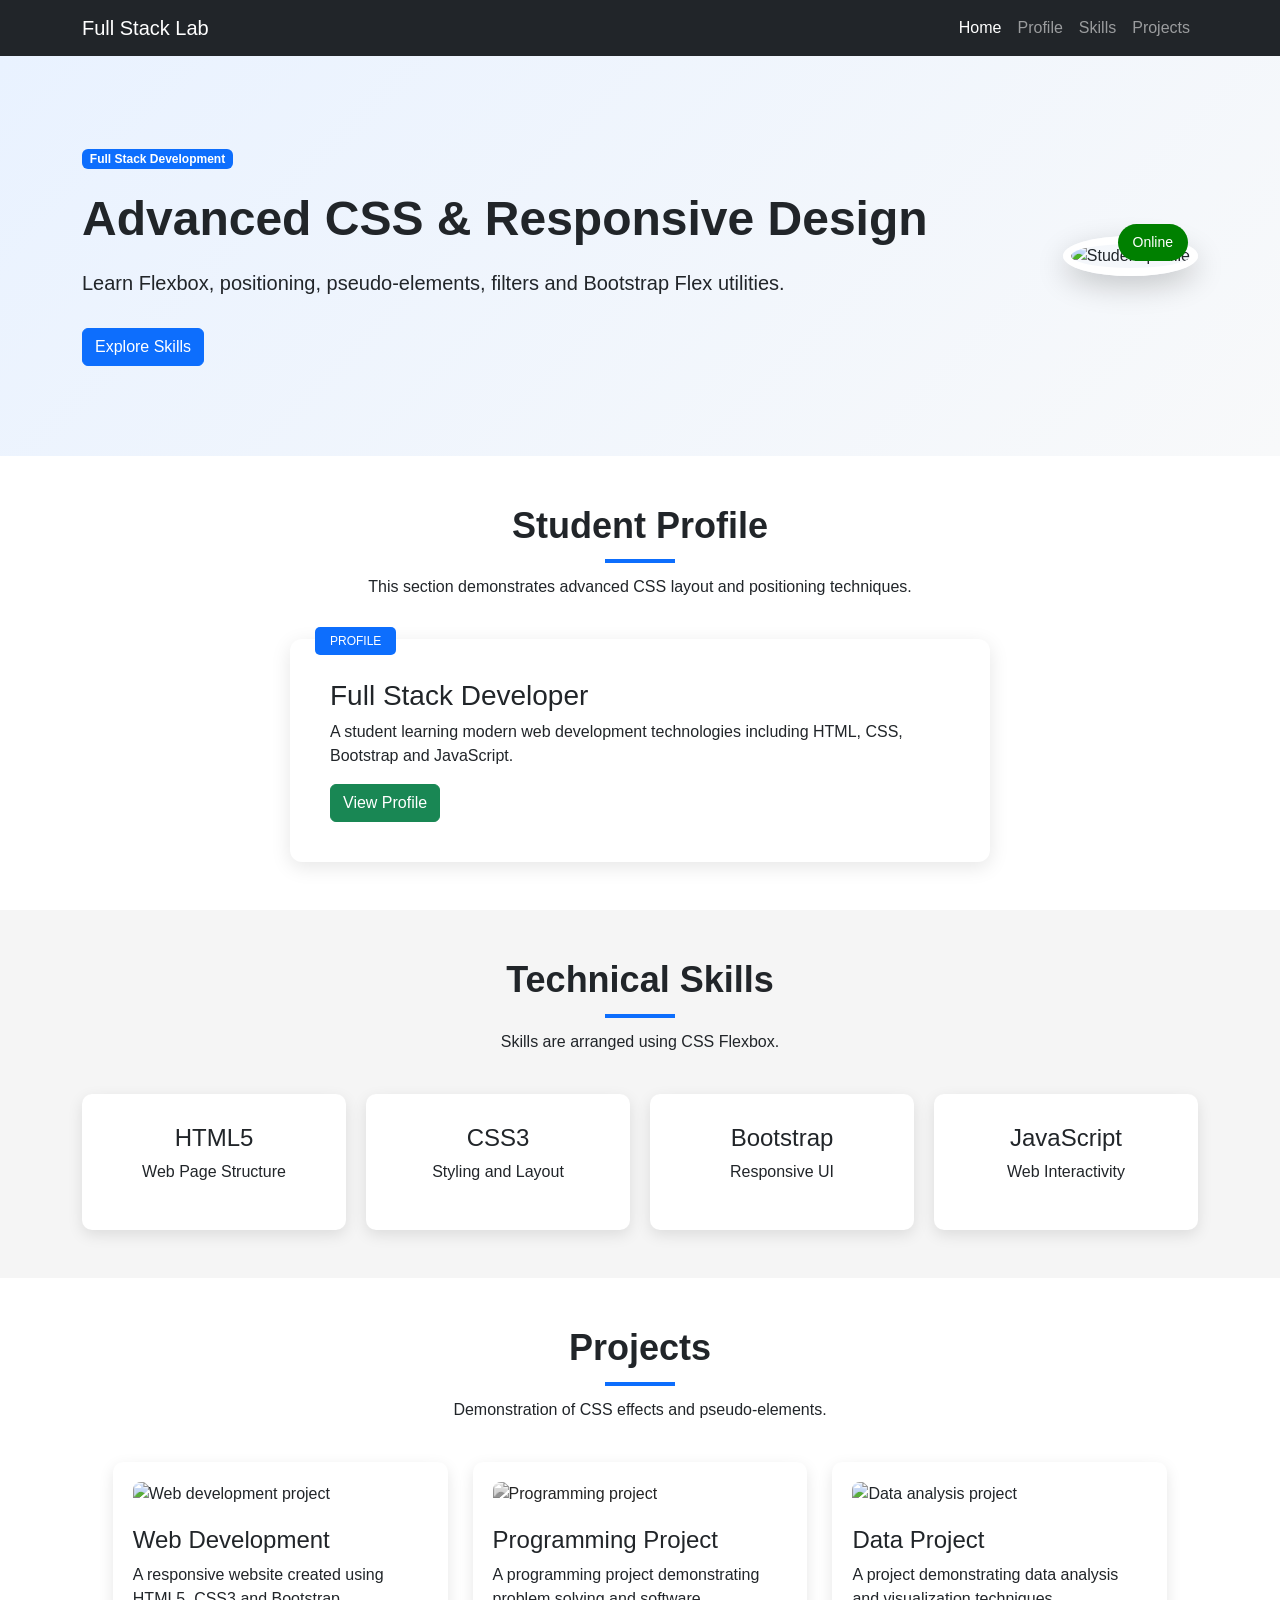
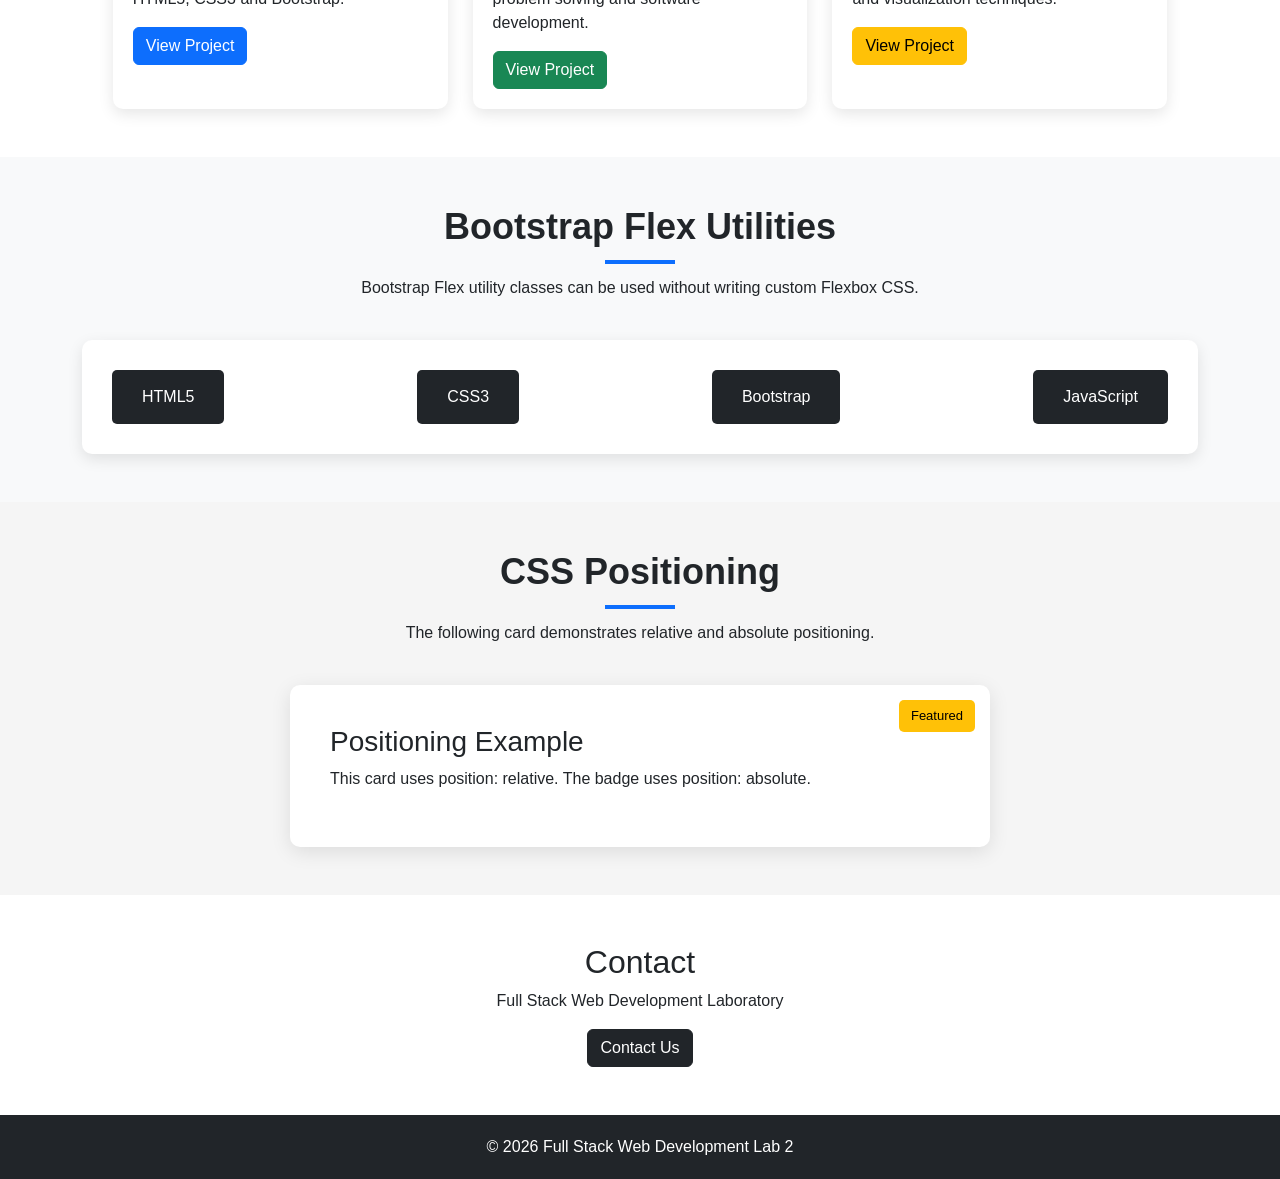
==== index.html @ 5a4a5759 "Complete Lab 2 Advanced CSS and Bootstrap Flex" ====
<!DOCTYPE html>
<html lang="en">
<head>
  <meta charset="UTF-8">
  <meta name="viewport" content="width=device-width, initial-scale=1.0">
  <title>Advanced CSS - Full Stack Lab 2</title>
  <!-- Bootstrap CSS -->
  <link href="https://cdn.jsdelivr.net/npm/bootstrap@5.3.3/dist/css/bootstrap.min.css" rel="stylesheet">
  <!-- Custom CSS -->
  <link rel="stylesheet" href="style.css">
</head>
<body>

  <!-- ================= NAVIGATION BAR ================= -->
  <nav class="navbar navbar-expand-lg navbar-dark bg-dark sticky-top">
    <div class="container">
      <a class="navbar-brand" href="#">Full Stack Lab</a>
      <button class="navbar-toggler" type="button" data-bs-toggle="collapse" data-bs-target="#navbarMenu">
        <span class="navbar-toggler-icon"></span>
      </button>
      <div class="collapse navbar-collapse" id="navbarMenu">
        <ul class="navbar-nav ms-auto">
          <li class="nav-item">
            <a class="nav-link active" href="#">Home</a>
          </li>
          <li class="nav-item">
            <a class="nav-link" href="#profile">Profile</a>
          </li>
          <li class="nav-item">
            <a class="nav-link" href="#skills">Skills</a>
          </li>
          <li class="nav-item">
            <a class="nav-link" href="#projects">Projects</a>
          </li>
        </ul>
      </div>
    </div>
  </nav>

  <!-- ================= HERO SECTION ================= -->
  <section class="hero-section">
    <div class="container">
      <div class="hero-content">
        <div>
          <span class="badge bg-primary">Full Stack Development</span>
          <h1>Advanced CSS &amp; Responsive Design</h1>
          <p>
            Learn Flexbox, positioning, pseudo-elements,
            filters and Bootstrap Flex utilities.
          </p>
          <a href="#skills" class="btn btn-primary">Explore Skills</a>
        </div>
        <div class="profile-image-container">
          <img src="https://images.unsplash.com/photo-1494790108377-be9c29b29330?auto=format&fit=crop&w=500&q=80" alt="Student profile" class="profile-image">
          <span class="online-badge">Online</span>
        </div>
      </div>
    </div>
  </section>

  <!-- ================= PROFILE SECTION ================= -->
  <section id="profile" class="py-5">
    <div class="container">
      <div class="section-heading">
        <h2>Student Profile</h2>
        <p>This section demonstrates advanced CSS layout and positioning techniques.</p>
      </div>
      <div class="profile-card">
        <h3>Full Stack Developer</h3>
        <p>
          A student learning modern web development
          technologies including HTML, CSS, Bootstrap
          and JavaScript.
        </p>
        <button class="btn btn-success">View Profile</button>
      </div>
    </div>
  </section>

  <!-- ================= SKILLS SECTION ================= -->
  <section id="skills" class="skills-section py-5">
    <div class="container">
      <div class="section-heading">
        <h2>Technical Skills</h2>
        <p>Skills are arranged using CSS Flexbox.</p>
      </div>
      <!-- CSS Flexbox -->
      <div class="skills-container">
        <div class="skill-box">
          <h4>HTML5</h4>
          <p>Web Page Structure</p>
        </div>
        <div class="skill-box">
          <h4>CSS3</h4>
          <p>Styling and Layout</p>
        </div>
        <div class="skill-box">
          <h4>Bootstrap</h4>
          <p>Responsive UI</p>
        </div>
        <div class="skill-box">
          <h4>JavaScript</h4>
          <p>Web Interactivity</p>
        </div>
      </div>
    </div>
  </section>

  <!-- ================= PROJECTS SECTION ================= -->
  <section id="projects" class="py-5">
    <div class="container">
      <div class="section-heading">
        <h2>Projects</h2>
        <p>Demonstration of CSS effects and pseudo-elements.</p>
      </div>
      <div class="project-container">
        <!-- Project 1 -->
        <div class="project-card">
          <div class="project-image">
            <img src="https://images.unsplash.com/photo-1498050108023-c5249f4df085?auto=format&fit=crop&w=600&q=80" alt="Web development project">
          </div>
          <h4>Web Development</h4>
          <p>
            A responsive website created using HTML5,
            CSS3 and Bootstrap.
          </p>
          <button class="btn btn-primary">View Project</button>
        </div>
        <!-- Project 2 -->
        <div class="project-card">
          <div class="project-image grayscale">
            <img src="https://images.unsplash.com/photo-1555949963-aa79dcee981c?auto=format&fit=crop&w=600&q=80" alt="Programming project">
          </div>
          <h4>Programming Project</h4>
          <p>
            A programming project demonstrating
            problem solving and software development.
          </p>
          <button class="btn btn-success">View Project</button>
        </div>
        <!-- Project 3 -->
        <div class="project-card">
          <div class="project-image">
            <img src="https://images.unsplash.com/photo-1551288049-bebda4e38f71?auto=format&fit=crop&w=600&q=80" alt="Data analysis project">
          </div>
          <h4>Data Project</h4>
          <p>
            A project demonstrating data analysis
            and visualization techniques.
          </p>
          <button class="btn btn-warning">View Project</button>
        </div>
      </div>
    </div>
  </section>

  <!-- ================= BOOTSTRAP FLEX SECTION ================= -->
  <section class="bootstrap-flex-section py-5">
    <div class="container">
      <div class="section-heading">
        <h2>Bootstrap Flex Utilities</h2>
        <p>
          Bootstrap Flex utility classes can be used
          without writing custom Flexbox CSS.
        </p>
      </div>
      <div class="d-flex justify-content-between align-items-center flex-wrap gap-3 bootstrap-demo">
        <div class="flex-item">HTML5</div>
        <div class="flex-item">CSS3</div>
        <div class="flex-item">Bootstrap</div>
        <div class="flex-item">JavaScript</div>
      </div>
    </div>
  </section>

  <!-- ================= POSITIONING DEMONSTRATION ================= -->
  <section class="position-section py-5">
    <div class="container">
      <div class="section-heading">
        <h2>CSS Positioning</h2>
        <p>The following card demonstrates relative and absolute positioning.</p>
      </div>
      <div class="position-card">
        <h3>Positioning Example</h3>
        <p>
          This card uses position: relative.
          The badge uses position: absolute.
        </p>
        <span class="featured-badge">Featured</span>
      </div>
    </div>
  </section>

  <!-- ================= CONTACT ================= -->
  <section class="contact-section py-5">
    <div class="container text-center">
      <h2>Contact</h2>
      <p>Full Stack Web Development Laboratory</p>
      <button class="btn btn-dark">Contact Us</button>
    </div>
  </section>

  <!-- ================= FOOTER ================= -->
  <footer class="footer">
    <div class="container text-center">
      <p>&copy; 2026 Full Stack Web Development Lab 2</p>
    </div>
  </footer>

  <!-- Bootstrap JavaScript -->
  <script src="https://cdn.jsdelivr.net/npm/bootstrap@5.3.3/dist/js/bootstrap.bundle.min.js"></script>
</body>
</html>
---- style.css ----
/* =========================================
GENERAL STYLING
========================================= */
body {
  font-family: Arial, sans-serif;
  margin: 0;
  padding: 0;
  color: #212529;
}

/* =========================================
HERO SECTION
========================================= */
.hero-section {
  background: linear-gradient(
    135deg,
    #e9f2ff,
    #f8f9fa
  );
  padding: 90px 20px;
}

/* CSS FLEXBOX */
.hero-content {
  display: flex;
  justify-content: space-between;
  align-items: center;
  gap: 50px;
}

/* =========================================
HERO TEXT
========================================= */
.hero-content h1 {
  font-size: 48px;
  font-weight: bold;
  margin-top: 20px;
  margin-bottom: 20px;
}

.hero-content p {
  font-size: 20px;
  margin-bottom: 30px;
}

/* =========================================
PROFILE IMAGE
========================================= */
.profile-image-container {
  position: relative;
}

/* CSS FILTER */
.profile-image {
  width: 280px;
  height: 280px;
  object-fit: cover;
  border-radius: 50%;
  border: 8px solid white;
  box-shadow: 0 10px 30px rgba(0, 0, 0, 0.2);
  filter: saturate(1.2);
}

/* =========================================
ABSOLUTE POSITIONING
========================================= */
.online-badge {
  position: absolute;
  bottom: 15px;
  right: 10px;
  background: green;
  color: white;
  padding: 8px 15px;
  border-radius: 20px;
  font-size: 14px;
}

/* =========================================
SECTION HEADING
========================================= */
.section-heading {
  text-align: center;
  margin-bottom: 40px;
}

.section-heading h2 {
  font-size: 36px;
  font-weight: bold;
}

/* =========================================
PSEUDO ELEMENTS
========================================= */
.section-heading h2::after {
  content: "";
  display: block;
  width: 70px;
  height: 4px;
  background: #0d6efd;
  margin: 12px auto;
}

/* =========================================
PROFILE CARD
========================================= */
.profile-card {
  max-width: 700px;
  margin: auto;
  padding: 40px;
  background: white;
  border-radius: 12px;
  box-shadow: 0 5px 20px rgba(0, 0, 0, 0.1);
  position: relative;
}

/* PSEUDO ELEMENT */
.profile-card::before {
  content: "PROFILE";
  position: absolute;
  top: -12px;
  left: 25px;
  background: #0d6efd;
  color: white;
  padding: 5px 15px;
  border-radius: 5px;
  font-size: 12px;
}

/* =========================================
SKILLS SECTION
========================================= */
.skills-section {
  background: #f5f5f5;
}

/* =========================================
CSS FLEXBOX
========================================= */
.skills-container {
  display: flex;
  justify-content: center;
  align-items: stretch;
  flex-wrap: wrap;
  gap: 20px;
}

.skill-box {
  flex: 1 1 200px;
  background: white;
  padding: 30px;
  text-align: center;
  border-radius: 10px;
  box-shadow: 0 5px 15px rgba(0, 0, 0, 0.1);
  transition:
    transform 0.3s ease,
    box-shadow 0.3s ease;
}

/* CSS EFFECT */
.skill-box:hover {
  transform: translateY(-8px);
  box-shadow: 0 10px 25px rgba(0, 0, 0, 0.2);
}

/* =========================================
PROJECT SECTION
========================================= */
.project-container {
  display: flex;
  flex-wrap: wrap;
  justify-content: center;
  gap: 25px;
}

.project-card {
  width: 30%;
  min-width: 280px;
  padding: 20px;
  border-radius: 10px;
  background: white;
  box-shadow: 0 5px 15px rgba(0, 0, 0, 0.1);
  transition: transform 0.3s ease;
}

.project-card:hover {
  transform: translateY(-10px);
}

/* =========================================
PROJECT IMAGE
========================================= */
.project-image {
  overflow: hidden;
  border-radius: 8px;
  margin-bottom: 20px;
}

.project-image img {
  width: 100%;
  height: 200px;
  object-fit: cover;
  transition: transform 0.4s ease;
}

.project-image:hover img {
  transform: scale(1.08);
}

/* =========================================
CSS FILTER
========================================= */
.grayscale img {
  filter: grayscale(100%);
}

.grayscale:hover img {
  filter: grayscale(0%);
}

/* =========================================
BOOTSTRAP FLEX SECTION
========================================= */
.bootstrap-flex-section {
  background: #f8f9fa;
}

.bootstrap-demo {
  background: white;
  padding: 30px;
  border-radius: 10px;
  box-shadow: 0 5px 15px rgba(0, 0, 0, 0.1);
}

.flex-item {
  background: #212529;
  color: white;
  padding: 15px 30px;
  border-radius: 5px;
  text-align: center;
}

/* =========================================
POSITIONING
========================================= */
.position-section {
  background: #f5f5f5;
}

.position-card {
  position: relative;
  max-width: 700px;
  margin: auto;
  padding: 40px;
  background: white;
  border-radius: 10px;
  box-shadow: 0 5px 20px rgba(0, 0, 0, 0.1);
}

.featured-badge {
  position: absolute;
  top: 15px;
  right: 15px;
  background: #ffc107;
  color: black;
  padding: 6px 12px;
  border-radius: 5px;
  font-size: 13px;
}

/* =========================================
CONTACT
========================================= */
.contact-section {
  background: white;
}

/* =========================================
FOOTER
========================================= */
.footer {
  background: #212529;
  color: white;
  padding: 20px 0;
}

.footer p {
  margin: 0;
}

/* =========================================
RESPONSIVE DESIGN
========================================= */
@media (max-width: 768px) {
  .hero-content {
    flex-direction: column;
    text-align: center;
  }

  .hero-content h1 {
    font-size: 35px;
  }

  .hero-content p {
    font-size: 17px;
  }

  .profile-image {
    width: 220px;
    height: 220px;
  }

  .project-card {
    width: 100%;
  }

  .flex-item {
    width: 100%;
  }
}
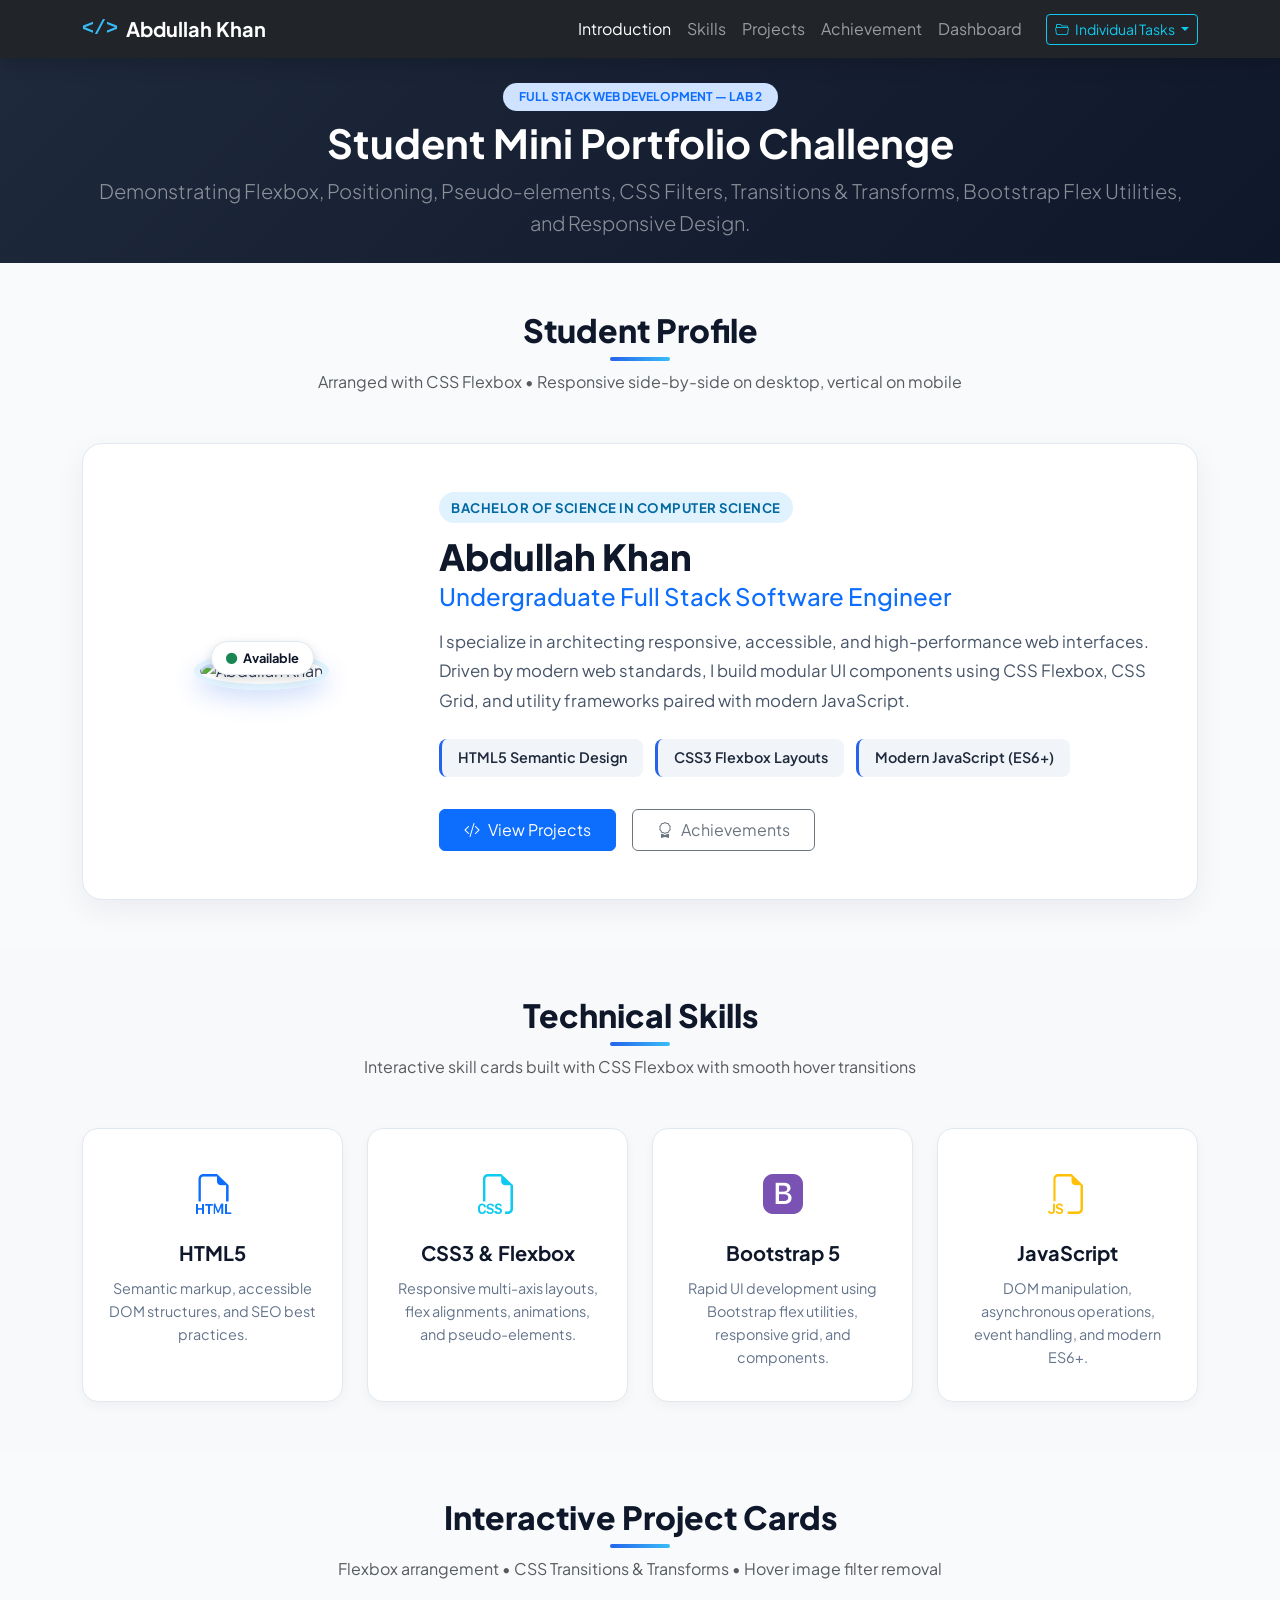
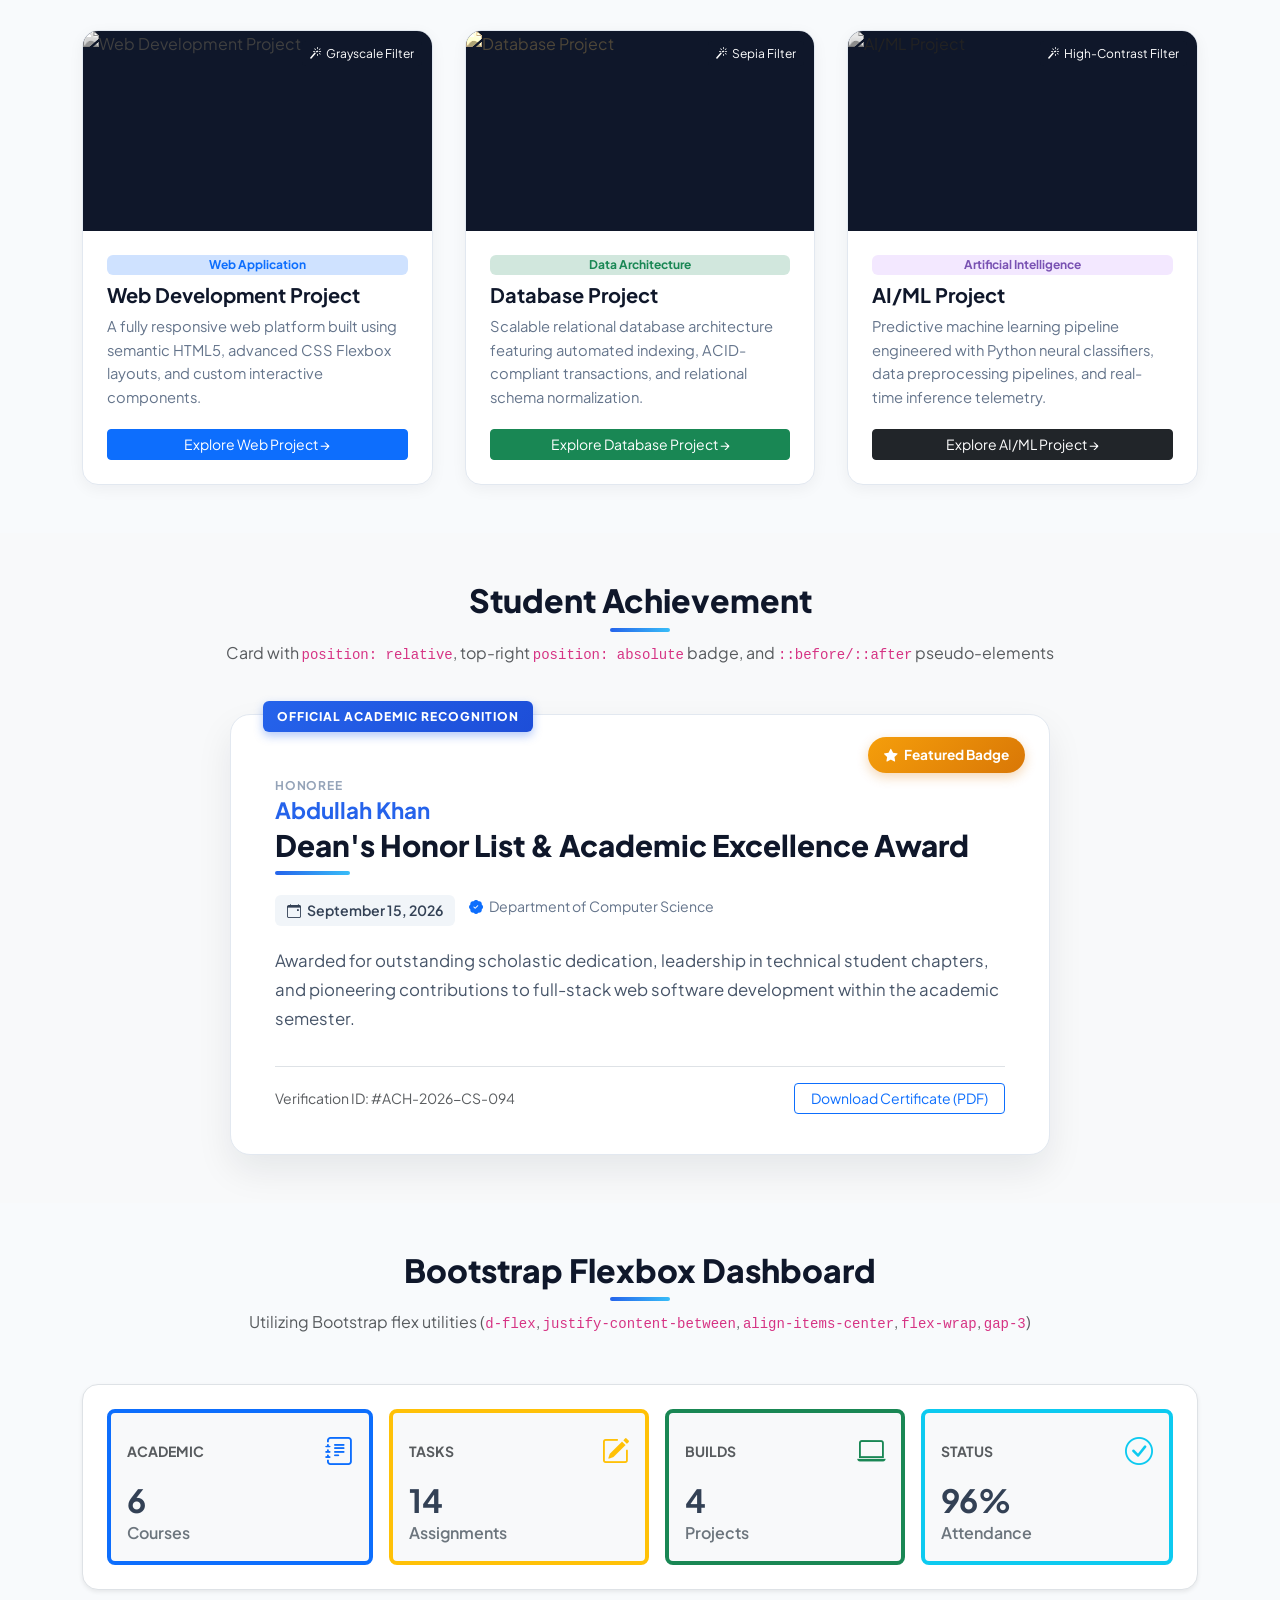
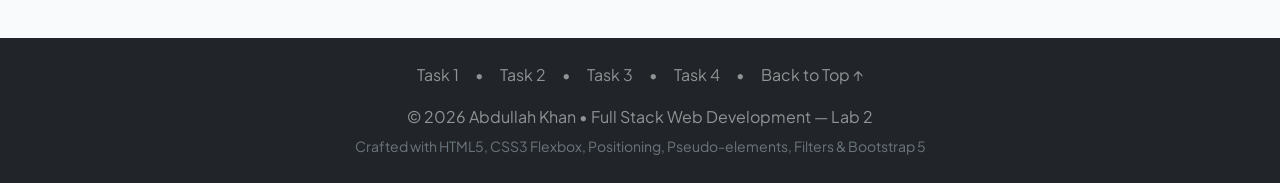
==== commit 95f6c669: "Complete Lab 2 practical task" ====
--- a/index.html
+++ b/index.html
@@ -3,28 +3,31 @@
 <head>
   <meta charset="UTF-8">
   <meta name="viewport" content="width=device-width, initial-scale=1.0">
-  <title>Advanced CSS - Full Stack Lab 2</title>
-  <!-- Bootstrap CSS -->
+  <title>Student Mini Portfolio — Lab 2 Challenge</title>
+  <!-- Bootstrap 5 CSS -->
   <link href="https://cdn.jsdelivr.net/npm/bootstrap@5.3.3/dist/css/bootstrap.min.css" rel="stylesheet">
+  <!-- Bootstrap Icons -->
+  <link href="https://cdn.jsdelivr.net/npm/bootstrap-icons@1.11.3/font/bootstrap-icons.min.css" rel="stylesheet">
+  <!-- Google Fonts -->
+  <link href="https://fonts.googleapis.com/css2?family=Plus+Jakarta+Sans:wght@400;500;600;700;800&display=swap" rel="stylesheet">
   <!-- Custom CSS -->
   <link rel="stylesheet" href="style.css">
 </head>
 <body>
 
-  <!-- ================= NAVIGATION BAR ================= -->
-  <nav class="navbar navbar-expand-lg navbar-dark bg-dark sticky-top">
-    <div class="container">
-      <a class="navbar-brand" href="#">Full Stack Lab</a>
-      <button class="navbar-toggler" type="button" data-bs-toggle="collapse" data-bs-target="#navbarMenu">
+  <!-- ================= 1. NAVIGATION ================= -->
+  <nav class="navbar navbar-expand-lg navbar-dark bg-dark sticky-top shadow">
+    <div class="container">
+      <a class="navbar-brand fw-bold d-flex align-items-center gap-2" href="#intro">
+        <span class="brand-accent">&lt;/&gt;</span> Abdullah Khan
+      </a>
+      <button class="navbar-toggler" type="button" data-bs-toggle="collapse" data-bs-target="#portfolioNav" aria-controls="portfolioNav" aria-expanded="false" aria-label="Toggle navigation">
         <span class="navbar-toggler-icon"></span>
       </button>
-      <div class="collapse navbar-collapse" id="navbarMenu">
-        <ul class="navbar-nav ms-auto">
-          <li class="nav-item">
-            <a class="nav-link active" href="#">Home</a>
-          </li>
-          <li class="nav-item">
-            <a class="nav-link" href="#profile">Profile</a>
+      <div class="collapse navbar-collapse" id="portfolioNav">
+        <ul class="navbar-nav ms-auto mb-2 mb-lg-0 align-items-lg-center">
+          <li class="nav-item">
+            <a class="nav-link active" href="#intro">Introduction</a>
           </li>
           <li class="nav-item">
             <a class="nav-link" href="#skills">Skills</a>
@@ -32,182 +35,325 @@
           <li class="nav-item">
             <a class="nav-link" href="#projects">Projects</a>
           </li>
+          <li class="nav-item">
+            <a class="nav-link" href="#achievement">Achievement</a>
+          </li>
+          <li class="nav-item">
+            <a class="nav-link" href="#dashboard">Dashboard</a>
+          </li>
+          <!-- Separate Tasks Dropdown -->
+          <li class="nav-item dropdown ms-lg-3 mt-2 mt-lg-0">
+            <a class="btn btn-outline-info btn-sm dropdown-toggle" href="#" role="button" data-bs-toggle="dropdown" aria-expanded="false">
+              <i class="bi bi-folder2-open me-1"></i> Individual Tasks
+            </a>
+            <ul class="dropdown-menu dropdown-menu-end shadow">
+              <li><a class="dropdown-item" href="task1.html"><i class="bi bi-person me-2 text-primary"></i>Task 1 — Profile Layout</a></li>
+              <li><a class="dropdown-item" href="task2.html"><i class="bi bi-grid-3x3-gap me-2 text-success"></i>Task 2 — Project Cards</a></li>
+              <li><a class="dropdown-item" href="task3.html"><i class="bi bi-award me-2 text-warning"></i>Task 3 — Achievement Badge</a></li>
+              <li><a class="dropdown-item" href="task4.html"><i class="bi bi-speedometer2 me-2 text-info"></i>Task 4 — Bootstrap Dashboard</a></li>
+            </ul>
+          </li>
         </ul>
       </div>
     </div>
   </nav>
 
-  <!-- ================= HERO SECTION ================= -->
-  <section class="hero-section">
-    <div class="container">
-      <div class="hero-content">
-        <div>
-          <span class="badge bg-primary">Full Stack Development</span>
-          <h1>Advanced CSS &amp; Responsive Design</h1>
-          <p>
-            Learn Flexbox, positioning, pseudo-elements,
-            filters and Bootstrap Flex utilities.
+  <!-- Quick Lab Overview Banner -->
+  <header class="lab-header py-4 text-white text-center">
+    <div class="container">
+      <span class="badge bg-primary-subtle text-primary fw-bold text-uppercase px-3 py-2 rounded-pill mb-2">
+        Full Stack Web Development — Lab 2
+      </span>
+      <h1 class="display-6 fw-bold">Student Mini Portfolio Challenge</h1>
+      <p class="lead mb-0 text-white-50">
+        Demonstrating Flexbox, Positioning, Pseudo-elements, CSS Filters, Transitions &amp; Transforms, Bootstrap Flex Utilities, and Responsive Design.
+      </p>
+    </div>
+  </header>
+
+  <!-- ================= 2. STUDENT INTRODUCTION ================= -->
+  <!-- Concept: CSS Flexbox, justify-content, align-items, responsive mobile vertical stacking -->
+  <section id="intro" class="intro-section py-5">
+    <div class="container">
+      <div class="section-title text-center mb-5">
+        <h2>Student Profile</h2>
+        <p class="text-muted">Arranged with CSS Flexbox &bull; Responsive side-by-side on desktop, vertical on mobile</p>
+      </div>
+
+      <div class="profile-flex-container">
+        <!-- Student Image with Online Badge (Positioning) -->
+        <div class="profile-media-wrapper">
+          <div class="image-pos-wrapper">
+            <img 
+              src="https://images.unsplash.com/photo-1534528741775-53994a69daeb?auto=format&fit=crop&w=600&q=80" 
+              alt="Abdullah Khan" 
+              class="profile-avatar"
+            >
+            <span class="status-badge"><i class="bi bi-circle-fill text-success me-1 small"></i> Available</span>
+          </div>
+        </div>
+
+        <!-- Student Details -->
+        <div class="profile-details">
+          <span class="program-tag">Bachelor of Science in Computer Science</span>
+          <h2 class="profile-name">Abdullah Khan</h2>
+          <h4 class="profile-subtitle text-primary mb-3">Undergraduate Full Stack Software Engineer</h4>
+          <p class="profile-bio">
+            I specialize in architecting responsive, accessible, and high-performance web interfaces. Driven by modern web standards, I build modular UI components using CSS Flexbox, CSS Grid, and utility frameworks paired with modern JavaScript.
           </p>
-          <a href="#skills" class="btn btn-primary">Explore Skills</a>
-        </div>
-        <div class="profile-image-container">
-          <img src="https://images.unsplash.com/photo-1494790108377-be9c29b29330?auto=format&fit=crop&w=500&q=80" alt="Student profile" class="profile-image">
-          <span class="online-badge">Online</span>
-        </div>
-      </div>
-    </div>
-  </section>
-
-  <!-- ================= PROFILE SECTION ================= -->
-  <section id="profile" class="py-5">
-    <div class="container">
-      <div class="section-heading">
-        <h2>Student Profile</h2>
-        <p>This section demonstrates advanced CSS layout and positioning techniques.</p>
-      </div>
-      <div class="profile-card">
-        <h3>Full Stack Developer</h3>
-        <p>
-          A student learning modern web development
-          technologies including HTML, CSS, Bootstrap
-          and JavaScript.
+
+          <div class="intro-skills">
+            <span class="badge-skill">HTML5 Semantic Design</span>
+            <span class="badge-skill">CSS3 Flexbox Layouts</span>
+            <span class="badge-skill">Modern JavaScript (ES6+)</span>
+          </div>
+
+          <div class="mt-4 pt-2 d-flex gap-3 flex-wrap">
+            <a href="#projects" class="btn btn-primary px-4 py-2"><i class="bi bi-code-slash me-2"></i>View Projects</a>
+            <a href="#achievement" class="btn btn-outline-secondary px-4 py-2"><i class="bi bi-award me-2"></i>Achievements</a>
+          </div>
+        </div>
+      </div>
+    </div>
+  </section>
+
+  <!-- ================= 3. SKILLS SECTION ================= -->
+  <!-- Concept: CSS Flexbox, Transitions & Transforms on hover -->
+  <section id="skills" class="skills-section py-5 bg-light">
+    <div class="container">
+      <div class="section-title text-center mb-5">
+        <h2>Technical Skills</h2>
+        <p class="text-muted">Interactive skill cards built with CSS Flexbox with smooth hover transitions</p>
+      </div>
+
+      <div class="skills-flex-container">
+        <!-- Skill 1 -->
+        <div class="skill-card">
+          <div class="skill-icon text-primary"><i class="bi bi-filetype-html fs-1"></i></div>
+          <h3>HTML5</h3>
+          <p>Semantic markup, accessible DOM structures, and SEO best practices.</p>
+        </div>
+
+        <!-- Skill 2 -->
+        <div class="skill-card">
+          <div class="skill-icon text-info"><i class="bi bi-filetype-css fs-1"></i></div>
+          <h3>CSS3 &amp; Flexbox</h3>
+          <p>Responsive multi-axis layouts, flex alignments, animations, and pseudo-elements.</p>
+        </div>
+
+        <!-- Skill 3 -->
+        <div class="skill-card">
+          <div class="skill-icon text-purple"><i class="bi bi-bootstrap-fill fs-1"></i></div>
+          <h3>Bootstrap 5</h3>
+          <p>Rapid UI development using Bootstrap flex utilities, responsive grid, and components.</p>
+        </div>
+
+        <!-- Skill 4 -->
+        <div class="skill-card">
+          <div class="skill-icon text-warning"><i class="bi bi-filetype-js fs-1"></i></div>
+          <h3>JavaScript</h3>
+          <p>DOM manipulation, asynchronous operations, event handling, and modern ES6+.</p>
+        </div>
+      </div>
+    </div>
+  </section>
+
+  <!-- ================= 4. PROJECTS SECTION ================= -->
+  <!-- Concepts: Flexbox cards, CSS transitions/transforms, CSS filters removed/changed on hover -->
+  <section id="projects" class="projects-section py-5">
+    <div class="container">
+      <div class="section-title text-center mb-5">
+        <h2>Interactive Project Cards</h2>
+        <p class="text-muted">Flexbox arrangement &bull; CSS Transitions &amp; Transforms &bull; Hover image filter removal</p>
+      </div>
+
+      <div class="projects-flex-container">
+        <!-- Project 1: Web Development Project -->
+        <article class="project-portfolio-card">
+          <div class="project-img-frame filter-grayscale">
+            <img 
+              src="https://images.unsplash.com/photo-1498050108023-c5249f4df085?auto=format&fit=crop&w=700&q=80" 
+              alt="Web Development Project"
+            >
+            <span class="hover-hint"><i class="bi bi-magic me-1"></i>Grayscale Filter</span>
+          </div>
+          <div class="project-card-body">
+            <span class="badge bg-primary-subtle text-primary mb-2">Web Application</span>
+            <h4>Web Development Project</h4>
+            <p>
+              A fully responsive web platform built using semantic HTML5, advanced CSS Flexbox layouts, and custom interactive components.
+            </p>
+            <div class="card-action mt-auto">
+              <button class="btn btn-sm btn-primary w-100" type="button">Explore Web Project &rarr;</button>
+            </div>
+          </div>
+        </article>
+
+        <!-- Project 2: Database Project -->
+        <article class="project-portfolio-card">
+          <div class="project-img-frame filter-sepia">
+            <img 
+              src="https://images.unsplash.com/photo-1544383835-bda2bc66a55d?auto=format&fit=crop&w=700&q=80" 
+              alt="Database Project"
+            >
+            <span class="hover-hint"><i class="bi bi-magic me-1"></i>Sepia Filter</span>
+          </div>
+          <div class="project-card-body">
+            <span class="badge bg-success-subtle text-success mb-2">Data Architecture</span>
+            <h4>Database Project</h4>
+            <p>
+              Scalable relational database architecture featuring automated indexing, ACID-compliant transactions, and relational schema normalization.
+            </p>
+            <div class="card-action mt-auto">
+              <button class="btn btn-sm btn-success w-100" type="button">Explore Database Project &rarr;</button>
+            </div>
+          </div>
+        </article>
+
+        <!-- Project 3: AI/ML Project -->
+        <article class="project-portfolio-card">
+          <div class="project-img-frame filter-contrast">
+            <img 
+              src="https://images.unsplash.com/photo-1677442136019-21780ecad995?auto=format&fit=crop&w=700&q=80" 
+              alt="AI/ML Project"
+            >
+            <span class="hover-hint"><i class="bi bi-magic me-1"></i>High-Contrast Filter</span>
+          </div>
+          <div class="project-card-body">
+            <span class="badge bg-purple-subtle text-purple mb-2">Artificial Intelligence</span>
+            <h4>AI/ML Project</h4>
+            <p>
+              Predictive machine learning pipeline engineered with Python neural classifiers, data preprocessing pipelines, and real-time inference telemetry.
+            </p>
+            <div class="card-action mt-auto">
+              <button class="btn btn-sm btn-dark w-100" type="button">Explore AI/ML Project &rarr;</button>
+            </div>
+          </div>
+        </article>
+      </div>
+    </div>
+  </section>
+
+  <!-- ================= 5. ACHIEVEMENT SECTION ================= -->
+  <!-- Concepts: position: relative, position: absolute top-right badge, ::before & ::after pseudo-elements -->
+  <section id="achievement" class="achievement-section py-5 bg-light">
+    <div class="container">
+      <div class="section-title text-center mb-5">
+        <h2>Student Achievement</h2>
+        <p class="text-muted">Card with <code>position: relative</code>, top-right <code>position: absolute</code> badge, and <code>::before/::after</code> pseudo-elements</p>
+      </div>
+
+      <div class="achievement-card-wrapper">
+        <div class="student-achievement-card">
+          <!-- Featured Badge (position: absolute at top-right corner) -->
+          <span class="featured-badge-topright"><i class="bi bi-star-fill me-1"></i> Featured Badge</span>
+
+          <div class="achievement-content">
+            <div class="student-name-header">
+              <span class="award-meta-label">Honoree</span>
+              <h3 class="honoree-name">Abdullah Khan</h3>
+            </div>
+
+            <!-- Achievement Title with ::after decorative underline -->
+            <h2 class="award-title">Dean's Honor List &amp; Academic Excellence Award</h2>
+
+            <div class="award-timeline">
+              <span class="award-date"><i class="bi bi-calendar-event me-1"></i> September 15, 2026</span>
+              <span class="award-category"><i class="bi bi-patch-check-fill text-primary me-1"></i> Department of Computer Science</span>
+            </div>
+
+            <p class="award-summary">
+              Awarded for outstanding scholastic dedication, leadership in technical student chapters, and pioneering contributions to full-stack web software development within the academic semester.
+            </p>
+
+            <div class="award-actions d-flex justify-content-between align-items-center flex-wrap pt-3 border-top">
+              <span class="text-muted small">Verification ID: #ACH-2026-CS-094</span>
+              <button class="btn btn-outline-primary btn-sm px-3" type="button">Download Certificate (PDF)</button>
+            </div>
+          </div>
+        </div>
+      </div>
+    </div>
+  </section>
+
+  <!-- ================= 6. DASHBOARD SECTION ================= -->
+  <!-- Concepts: Bootstrap Flex Utilities (d-flex, justify-content-between, align-items-center, flex-wrap, gap-3) -->
+  <section id="dashboard" class="dashboard-section py-5">
+    <div class="container">
+      <div class="section-title text-center mb-5">
+        <h2>Bootstrap Flexbox Dashboard</h2>
+        <p class="text-muted">
+          Utilizing Bootstrap flex utilities (<code>d-flex</code>, <code>justify-content-between</code>, <code>align-items-center</code>, <code>flex-wrap</code>, <code>gap-3</code>)
         </p>
-        <button class="btn btn-success">View Profile</button>
-      </div>
-    </div>
-  </section>
-
-  <!-- ================= SKILLS SECTION ================= -->
-  <section id="skills" class="skills-section py-5">
-    <div class="container">
-      <div class="section-heading">
-        <h2>Technical Skills</h2>
-        <p>Skills are arranged using CSS Flexbox.</p>
-      </div>
-      <!-- CSS Flexbox -->
-      <div class="skills-container">
-        <div class="skill-box">
-          <h4>HTML5</h4>
-          <p>Web Page Structure</p>
-        </div>
-        <div class="skill-box">
-          <h4>CSS3</h4>
-          <p>Styling and Layout</p>
-        </div>
-        <div class="skill-box">
-          <h4>Bootstrap</h4>
-          <p>Responsive UI</p>
-        </div>
-        <div class="skill-box">
-          <h4>JavaScript</h4>
-          <p>Web Interactivity</p>
-        </div>
-      </div>
-    </div>
-  </section>
-
-  <!-- ================= PROJECTS SECTION ================= -->
-  <section id="projects" class="py-5">
-    <div class="container">
-      <div class="section-heading">
-        <h2>Projects</h2>
-        <p>Demonstration of CSS effects and pseudo-elements.</p>
-      </div>
-      <div class="project-container">
-        <!-- Project 1 -->
-        <div class="project-card">
-          <div class="project-image">
-            <img src="https://images.unsplash.com/photo-1498050108023-c5249f4df085?auto=format&fit=crop&w=600&q=80" alt="Web development project">
-          </div>
-          <h4>Web Development</h4>
-          <p>
-            A responsive website created using HTML5,
-            CSS3 and Bootstrap.
-          </p>
-          <button class="btn btn-primary">View Project</button>
-        </div>
-        <!-- Project 2 -->
-        <div class="project-card">
-          <div class="project-image grayscale">
-            <img src="https://images.unsplash.com/photo-1555949963-aa79dcee981c?auto=format&fit=crop&w=600&q=80" alt="Programming project">
-          </div>
-          <h4>Programming Project</h4>
-          <p>
-            A programming project demonstrating
-            problem solving and software development.
-          </p>
-          <button class="btn btn-success">View Project</button>
-        </div>
-        <!-- Project 3 -->
-        <div class="project-card">
-          <div class="project-image">
-            <img src="https://images.unsplash.com/photo-1551288049-bebda4e38f71?auto=format&fit=crop&w=600&q=80" alt="Data analysis project">
-          </div>
-          <h4>Data Project</h4>
-          <p>
-            A project demonstrating data analysis
-            and visualization techniques.
-          </p>
-          <button class="btn btn-warning">View Project</button>
-        </div>
-      </div>
-    </div>
-  </section>
-
-  <!-- ================= BOOTSTRAP FLEX SECTION ================= -->
-  <section class="bootstrap-flex-section py-5">
-    <div class="container">
-      <div class="section-heading">
-        <h2>Bootstrap Flex Utilities</h2>
-        <p>
-          Bootstrap Flex utility classes can be used
-          without writing custom Flexbox CSS.
-        </p>
-      </div>
-      <div class="d-flex justify-content-between align-items-center flex-wrap gap-3 bootstrap-demo">
-        <div class="flex-item">HTML5</div>
-        <div class="flex-item">CSS3</div>
-        <div class="flex-item">Bootstrap</div>
-        <div class="flex-item">JavaScript</div>
-      </div>
-    </div>
-  </section>
-
-  <!-- ================= POSITIONING DEMONSTRATION ================= -->
-  <section class="position-section py-5">
-    <div class="container">
-      <div class="section-heading">
-        <h2>CSS Positioning</h2>
-        <p>The following card demonstrates relative and absolute positioning.</p>
-      </div>
-      <div class="position-card">
-        <h3>Positioning Example</h3>
-        <p>
-          This card uses position: relative.
-          The badge uses position: absolute.
-        </p>
-        <span class="featured-badge">Featured</span>
-      </div>
-    </div>
-  </section>
-
-  <!-- ================= CONTACT ================= -->
-  <section class="contact-section py-5">
+      </div>
+
+      <!-- Main Dashboard: Strict Bootstrap Flex Utilities -->
+      <div class="d-flex justify-content-between align-items-center flex-wrap gap-3 dashboard-row p-4 bg-white rounded-4 shadow-sm border">
+        
+        <!-- Courses -->
+        <div class="dash-card flex-fill p-3 rounded-3 border-start border-primary border-4 bg-light">
+          <div class="d-flex justify-content-between align-items-center mb-2">
+            <span class="text-muted small fw-bold text-uppercase">Academic</span>
+            <i class="bi bi-journal-text text-primary fs-3"></i>
+          </div>
+          <h2 class="fw-bold mb-0">6</h2>
+          <span class="fw-semibold text-secondary">Courses</span>
+        </div>
+
+        <!-- Assignments -->
+        <div class="dash-card flex-fill p-3 rounded-3 border-start border-warning border-4 bg-light">
+          <div class="d-flex justify-content-between align-items-center mb-2">
+            <span class="text-muted small fw-bold text-uppercase">Tasks</span>
+            <i class="bi bi-pencil-square text-warning fs-3"></i>
+          </div>
+          <h2 class="fw-bold mb-0">14</h2>
+          <span class="fw-semibold text-secondary">Assignments</span>
+        </div>
+
+        <!-- Projects -->
+        <div class="dash-card flex-fill p-3 rounded-3 border-start border-success border-4 bg-light">
+          <div class="d-flex justify-content-between align-items-center mb-2">
+            <span class="text-muted small fw-bold text-uppercase">Builds</span>
+            <i class="bi bi-laptop text-success fs-3"></i>
+          </div>
+          <h2 class="fw-bold mb-0">4</h2>
+          <span class="fw-semibold text-secondary">Projects</span>
+        </div>
+
+        <!-- Attendance -->
+        <div class="dash-card flex-fill p-3 rounded-3 border-start border-info border-4 bg-light">
+          <div class="d-flex justify-content-between align-items-center mb-2">
+            <span class="text-muted small fw-bold text-uppercase">Status</span>
+            <i class="bi bi-check-circle text-info fs-3"></i>
+          </div>
+          <h2 class="fw-bold mb-0">96%</h2>
+          <span class="fw-semibold text-secondary">Attendance</span>
+        </div>
+
+      </div>
+    </div>
+  </section>
+
+  <!-- ================= 7. FOOTER ================= -->
+  <footer class="portfolio-footer bg-dark text-white py-4">
     <div class="container text-center">
-      <h2>Contact</h2>
-      <p>Full Stack Web Development Laboratory</p>
-      <button class="btn btn-dark">Contact Us</button>
-    </div>
-  </section>
-
-  <!-- ================= FOOTER ================= -->
-  <footer class="footer">
-    <div class="container text-center">
-      <p>&copy; 2026 Full Stack Web Development Lab 2</p>
+      <div class="d-flex justify-content-center gap-3 mb-3">
+        <a href="task1.html" class="text-white-50 text-decoration-none hover-white">Task 1</a>
+        <span class="text-white-50">&bull;</span>
+        <a href="task2.html" class="text-white-50 text-decoration-none hover-white">Task 2</a>
+        <span class="text-white-50">&bull;</span>
+        <a href="task3.html" class="text-white-50 text-decoration-none hover-white">Task 3</a>
+        <span class="text-white-50">&bull;</span>
+        <a href="task4.html" class="text-white-50 text-decoration-none hover-white">Task 4</a>
+        <span class="text-white-50">&bull;</span>
+        <a href="#intro" class="text-white-50 text-decoration-none hover-white">Back to Top &uarr;</a>
+      </div>
+      <p class="mb-1 text-white-50">&copy; 2026 Abdullah Khan &bull; Full Stack Web Development — Lab 2</p>
+      <small class="text-secondary">Crafted with HTML5, CSS3 Flexbox, Positioning, Pseudo-elements, Filters &amp; Bootstrap 5</small>
     </div>
   </footer>
 
-  <!-- Bootstrap JavaScript -->
+  <!-- Bootstrap 5 Bundle JS -->
   <script src="https://cdn.jsdelivr.net/npm/bootstrap@5.3.3/dist/js/bootstrap.bundle.min.js"></script>
 </body>
 </html>
--- a/style.css
+++ b/style.css
@@ -1,319 +1,523 @@
-/* =========================================
-GENERAL STYLING
-========================================= */
+/* =======================================================
+   FULL STACK WEB DEVELOPMENT — LAB 2
+   TASK 5: COMPLETE MINI PORTFOLIO CHALLENGE
+   CONCEPTS DEMONSTRATED:
+   1. Flexbox
+   2. Positioning (relative & absolute)
+   3. Pseudo-elements (::before & ::after)
+   4. CSS Filters (grayscale, sepia, contrast, hover removal)
+   5. CSS Transitions & Transforms (translateY, scale)
+   6. Bootstrap Flex Utilities (d-flex, gap-3, etc.)
+   7. Responsive Design (media queries & mobile stacking)
+   ======================================================= */
+
+/* General & Typography */
+:root {
+  --primary-color: #0d6efd;
+  --primary-dark: #0a58ca;
+  --secondary-color: #6c757d;
+  --dark-color: #1a202c;
+  --light-bg: #f8fafc;
+  --card-bg: #ffffff;
+  --border-color: #e2e8f0;
+}
+
+* {
+  box-sizing: border-box;
+}
+
 body {
-  font-family: Arial, sans-serif;
-  margin: 0;
-  padding: 0;
-  color: #212529;
-}
-
-/* =========================================
-HERO SECTION
-========================================= */
-.hero-section {
-  background: linear-gradient(
-    135deg,
-    #e9f2ff,
-    #f8f9fa
-  );
-  padding: 90px 20px;
-}
-
-/* CSS FLEXBOX */
-.hero-content {
+  font-family: 'Plus Jakarta Sans', -apple-system, BlinkMacSystemFont, 'Segoe UI', Roboto, sans-serif;
+  color: #334155;
+  background-color: var(--light-bg);
+  line-height: 1.6;
+  scroll-behavior: smooth;
+}
+
+/* Lab Header Banner */
+.lab-header {
+  background: linear-gradient(135deg, #1e293b 0%, #0f172a 100%);
+}
+
+.brand-accent {
+  color: #38bdf8;
+  font-family: monospace;
+  font-weight: 700;
+}
+
+/* =======================================================
+   SECTION TITLES WITH PSEUDO-ELEMENT (::after)
+   ======================================================= */
+.section-title h2 {
+  font-weight: 800;
+  color: #0f172a;
+  position: relative;
+  display: inline-block;
+  padding-bottom: 12px;
+}
+
+.section-title h2::after {
+  content: "";
+  position: absolute;
+  bottom: 0;
+  left: 50%;
+  transform: translateX(-50%);
+  width: 60px;
+  height: 4px;
+  border-radius: 2px;
+  background: linear-gradient(90deg, #2563eb, #38bdf8);
+}
+
+/* =======================================================
+   1. STUDENT INTRODUCTION & PROFILE
+   Flexbox layout, justify-content, align-items, responsive
+   ======================================================= */
+.profile-flex-container {
   display: flex;
   justify-content: space-between;
   align-items: center;
-  gap: 50px;
-}
-
-/* =========================================
-HERO TEXT
-========================================= */
-.hero-content h1 {
-  font-size: 48px;
-  font-weight: bold;
-  margin-top: 20px;
-  margin-bottom: 20px;
-}
-
-.hero-content p {
-  font-size: 20px;
-  margin-bottom: 30px;
-}
-
-/* =========================================
-PROFILE IMAGE
-========================================= */
-.profile-image-container {
+  flex-wrap: wrap;
+  gap: 3rem;
+  background: var(--card-bg);
+  border-radius: 20px;
+  padding: 3rem;
+  box-shadow: 0 10px 30px rgba(15, 23, 42, 0.06);
+  border: 1px solid var(--border-color);
+}
+
+.profile-media-wrapper {
+  flex: 0 0 260px;
+  display: flex;
+  justify-content: center;
+  align-items: center;
+}
+
+/* Positioning: Relative container with Absolute status badge */
+.image-pos-wrapper {
   position: relative;
-}
-
-/* CSS FILTER */
-.profile-image {
-  width: 280px;
-  height: 280px;
+  display: inline-block;
+}
+
+.profile-avatar {
+  width: 250px;
+  height: 250px;
   object-fit: cover;
   border-radius: 50%;
-  border: 8px solid white;
-  box-shadow: 0 10px 30px rgba(0, 0, 0, 0.2);
-  filter: saturate(1.2);
-}
-
-/* =========================================
-ABSOLUTE POSITIONING
-========================================= */
-.online-badge {
+  border: 6px solid #e0f2fe;
+  box-shadow: 0 10px 25px rgba(37, 99, 235, 0.2);
+  transition: transform 0.3s ease;
+}
+
+.profile-avatar:hover {
+  transform: scale(1.04);
+}
+
+.status-badge {
   position: absolute;
   bottom: 15px;
-  right: 10px;
-  background: green;
-  color: white;
-  padding: 8px 15px;
+  right: 15px;
+  background: #ffffff;
+  color: #0f172a;
+  padding: 6px 14px;
+  border-radius: 30px;
+  font-size: 0.8rem;
+  font-weight: 700;
+  box-shadow: 0 4px 12px rgba(0, 0, 0, 0.15);
+  border: 1px solid #e2e8f0;
+}
+
+.profile-details {
+  flex: 1;
+  min-width: 300px;
+}
+
+.program-tag {
+  display: inline-block;
+  background: #e0f2fe;
+  color: #0369a1;
+  font-size: 0.82rem;
+  font-weight: 700;
+  text-transform: uppercase;
+  letter-spacing: 0.5px;
+  padding: 5px 12px;
   border-radius: 20px;
-  font-size: 14px;
-}
-
-/* =========================================
-SECTION HEADING
-========================================= */
-.section-heading {
-  text-align: center;
-  margin-bottom: 40px;
-}
-
-.section-heading h2 {
-  font-size: 36px;
-  font-weight: bold;
-}
-
-/* =========================================
-PSEUDO ELEMENTS
-========================================= */
-.section-heading h2::after {
-  content: "";
-  display: block;
-  width: 70px;
-  height: 4px;
-  background: #0d6efd;
-  margin: 12px auto;
-}
-
-/* =========================================
-PROFILE CARD
-========================================= */
-.profile-card {
-  max-width: 700px;
-  margin: auto;
-  padding: 40px;
-  background: white;
-  border-radius: 12px;
-  box-shadow: 0 5px 20px rgba(0, 0, 0, 0.1);
-  position: relative;
-}
-
-/* PSEUDO ELEMENT */
-.profile-card::before {
-  content: "PROFILE";
-  position: absolute;
-  top: -12px;
-  left: 25px;
-  background: #0d6efd;
-  color: white;
-  padding: 5px 15px;
-  border-radius: 5px;
-  font-size: 12px;
-}
-
-/* =========================================
-SKILLS SECTION
-========================================= */
-.skills-section {
-  background: #f5f5f5;
-}
-
-/* =========================================
-CSS FLEXBOX
-========================================= */
-.skills-container {
+  margin-bottom: 0.75rem;
+}
+
+.profile-name {
+  font-size: 2.25rem;
+  font-weight: 800;
+  color: #0f172a;
+  margin-bottom: 0.25rem;
+}
+
+.profile-bio {
+  color: #475569;
+  font-size: 1.05rem;
+  line-height: 1.75;
+  margin-bottom: 1.5rem;
+}
+
+.intro-skills {
+  display: flex;
+  flex-wrap: wrap;
+  gap: 0.75rem;
+}
+
+.badge-skill {
+  background: #f1f5f9;
+  color: #1e293b;
+  font-size: 0.9rem;
+  font-weight: 600;
+  padding: 0.45rem 1rem;
+  border-radius: 8px;
+  border-left: 3px solid #2563eb;
+  transition: all 0.2s ease;
+}
+
+.badge-skill:hover {
+  background: #2563eb;
+  color: #ffffff;
+}
+
+/* =======================================================
+   2. SKILLS SECTION
+   Flexbox layout with CSS Transitions & Transforms
+   ======================================================= */
+.skills-flex-container {
   display: flex;
   justify-content: center;
   align-items: stretch;
   flex-wrap: wrap;
-  gap: 20px;
-}
-
-.skill-box {
-  flex: 1 1 200px;
-  background: white;
-  padding: 30px;
+  gap: 1.5rem;
+}
+
+.skill-card {
+  flex: 1 1 240px;
+  max-width: 270px;
+  background: var(--card-bg);
+  border-radius: 16px;
+  padding: 2rem 1.5rem;
   text-align: center;
-  border-radius: 10px;
-  box-shadow: 0 5px 15px rgba(0, 0, 0, 0.1);
-  transition:
-    transform 0.3s ease,
-    box-shadow 0.3s ease;
-}
-
-/* CSS EFFECT */
-.skill-box:hover {
+  border: 1px solid var(--border-color);
+  box-shadow: 0 4px 12px rgba(15, 23, 42, 0.04);
+  /* CSS Transition */
+  transition: transform 0.3s cubic-bezier(0.25, 0.8, 0.25, 1), box-shadow 0.3s ease;
+}
+
+/* CSS Transform on hover */
+.skill-card:hover {
   transform: translateY(-8px);
-  box-shadow: 0 10px 25px rgba(0, 0, 0, 0.2);
-}
-
-/* =========================================
-PROJECT SECTION
-========================================= */
-.project-container {
-  display: flex;
+  box-shadow: 0 14px 28px rgba(15, 23, 42, 0.1);
+}
+
+.skill-icon {
+  margin-bottom: 1rem;
+}
+
+.text-purple {
+  color: #7952b3 !important;
+}
+
+.bg-purple-subtle {
+  background-color: #f3e8ff !important;
+}
+
+.skill-card h3 {
+  font-size: 1.25rem;
+  font-weight: 700;
+  color: #0f172a;
+  margin-bottom: 0.75rem;
+}
+
+.skill-card p {
+  color: #64748b;
+  font-size: 0.9rem;
+  margin-bottom: 0;
+}
+
+/* =======================================================
+   3. PROJECTS SECTION
+   Flexbox, CSS Transitions, Transforms, & CSS Filters
+   ======================================================= */
+.projects-flex-container {
+  display: flex;
+  justify-content: center;
+  align-items: stretch;
   flex-wrap: wrap;
+  gap: 2rem;
+}
+
+.project-portfolio-card {
+  flex: 1 1 320px;
+  max-width: 370px;
+  background: var(--card-bg);
+  border-radius: 16px;
+  overflow: hidden;
+  border: 1px solid var(--border-color);
+  box-shadow: 0 4px 15px rgba(15, 23, 42, 0.05);
+  display: flex;
+  flex-direction: column;
+  /* CSS Transition */
+  transition: transform 0.35s cubic-bezier(0.25, 0.8, 0.25, 1), box-shadow 0.35s ease;
+}
+
+/* Hover: Moves upward and scales */
+.project-portfolio-card:hover {
+  transform: translateY(-10px) scale(1.02);
+  box-shadow: 0 18px 36px rgba(15, 23, 42, 0.12);
+}
+
+.project-img-frame {
+  position: relative;
+  height: 200px;
+  overflow: hidden;
+  background-color: #0f172a;
+}
+
+.project-img-frame img {
+  width: 100%;
+  height: 100%;
+  object-fit: cover;
+  display: block;
+  /* Transition for zoom and filter */
+  transition: transform 0.4s ease, filter 0.4s ease;
+}
+
+.project-img-frame:hover img {
+  transform: scale(1.08);
+}
+
+.hover-hint {
+  position: absolute;
+  top: 10px;
+  right: 10px;
+  background: rgba(15, 23, 42, 0.75);
+  color: #ffffff;
+  font-size: 0.75rem;
+  padding: 3px 8px;
+  border-radius: 4px;
+}
+
+/* CSS Filters and removal on hover */
+.filter-grayscale img {
+  filter: grayscale(100%);
+}
+.filter-grayscale:hover img,
+.project-portfolio-card:hover .filter-grayscale img {
+  filter: grayscale(0%);
+}
+
+.filter-sepia img {
+  filter: sepia(90%) contrast(110%);
+}
+.filter-sepia:hover img,
+.project-portfolio-card:hover .filter-sepia img {
+  filter: sepia(0%) contrast(100%);
+}
+
+.filter-contrast img {
+  filter: grayscale(100%) contrast(140%) brightness(0.9);
+}
+.filter-contrast:hover img,
+.project-portfolio-card:hover .filter-contrast img {
+  filter: none;
+}
+
+.project-card-body {
+  padding: 1.5rem;
+  display: flex;
+  flex-direction: column;
+  flex: 1;
+}
+
+.project-card-body h4 {
+  font-size: 1.25rem;
+  font-weight: 700;
+  color: #0f172a;
+  margin-bottom: 0.5rem;
+}
+
+.project-card-body p {
+  color: #64748b;
+  font-size: 0.92rem;
+  line-height: 1.6;
+  margin-bottom: 1.25rem;
+  flex: 1;
+}
+
+/* =======================================================
+   4. ACHIEVEMENT SECTION
+   Position: relative, Position: absolute top-right badge,
+   Pseudo-elements (::before label & ::after line)
+   ======================================================= */
+.achievement-card-wrapper {
+  display: flex;
   justify-content: center;
-  gap: 25px;
-}
-
-.project-card {
-  width: 30%;
-  min-width: 280px;
-  padding: 20px;
-  border-radius: 10px;
-  background: white;
-  box-shadow: 0 5px 15px rgba(0, 0, 0, 0.1);
-  transition: transform 0.3s ease;
-}
-
-.project-card:hover {
-  transform: translateY(-10px);
-}
-
-/* =========================================
-PROJECT IMAGE
-========================================= */
-.project-image {
-  overflow: hidden;
-  border-radius: 8px;
-  margin-bottom: 20px;
-}
-
-.project-image img {
+}
+
+.student-achievement-card {
+  position: relative; /* REQUIRED: position relative */
+  max-width: 820px;
   width: 100%;
-  height: 200px;
-  object-fit: cover;
-  transition: transform 0.4s ease;
-}
-
-.project-image:hover img {
-  transform: scale(1.08);
-}
-
-/* =========================================
-CSS FILTER
-========================================= */
-.grayscale img {
-  filter: grayscale(100%);
-}
-
-.grayscale:hover img {
-  filter: grayscale(0%);
-}
-
-/* =========================================
-BOOTSTRAP FLEX SECTION
-========================================= */
-.bootstrap-flex-section {
-  background: #f8f9fa;
-}
-
-.bootstrap-demo {
-  background: white;
-  padding: 30px;
-  border-radius: 10px;
-  box-shadow: 0 5px 15px rgba(0, 0, 0, 0.1);
-}
-
-.flex-item {
-  background: #212529;
-  color: white;
-  padding: 15px 30px;
-  border-radius: 5px;
-  text-align: center;
-}
-
-/* =========================================
-POSITIONING
-========================================= */
-.position-section {
-  background: #f5f5f5;
-}
-
-.position-card {
+  background: var(--card-bg);
+  border-radius: 20px;
+  padding: 3.5rem 2.75rem 2.5rem 2.75rem;
+  border: 1px solid var(--border-color);
+  box-shadow: 0 16px 36px rgba(15, 23, 42, 0.08);
+}
+
+/* Pseudo-element ::before for decorative label */
+.student-achievement-card::before {
+  content: "OFFICIAL ACADEMIC RECOGNITION";
+  position: absolute;
+  top: -14px;
+  left: 32px;
+  background: linear-gradient(135deg, #2563eb, #1d4ed8);
+  color: #ffffff;
+  font-size: 0.75rem;
+  font-weight: 800;
+  letter-spacing: 1px;
+  padding: 6px 14px;
+  border-radius: 6px;
+  box-shadow: 0 4px 10px rgba(37, 99, 235, 0.35);
+}
+
+/* Position: absolute Featured Badge at TOP-RIGHT corner */
+.featured-badge-topright {
+  position: absolute; /* REQUIRED: position absolute */
+  top: 22px;          /* REQUIRED: top-right corner */
+  right: 24px;
+  background: linear-gradient(135deg, #f59e0b, #d97706);
+  color: #ffffff;
+  font-size: 0.85rem;
+  font-weight: 700;
+  padding: 7px 16px;
+  border-radius: 20px;
+  box-shadow: 0 4px 12px rgba(217, 119, 6, 0.3);
+}
+
+.award-meta-label {
+  font-size: 0.75rem;
+  text-transform: uppercase;
+  font-weight: 700;
+  letter-spacing: 0.8px;
+  color: #94a3b8;
+}
+
+.honoree-name {
+  font-size: 1.4rem;
+  color: #2563eb;
+  font-weight: 700;
+  margin-bottom: 0.25rem;
+}
+
+/* Decorative underline using ::after */
+.award-title {
+  font-size: 1.85rem;
+  font-weight: 800;
+  color: #0f172a;
   position: relative;
-  max-width: 700px;
-  margin: auto;
-  padding: 40px;
-  background: white;
-  border-radius: 10px;
-  box-shadow: 0 5px 20px rgba(0, 0, 0, 0.1);
-}
-
-.featured-badge {
+  padding-bottom: 0.75rem;
+  margin-bottom: 1.25rem;
+}
+
+.award-title::after {
+  content: "";
   position: absolute;
-  top: 15px;
-  right: 15px;
-  background: #ffc107;
-  color: black;
-  padding: 6px 12px;
-  border-radius: 5px;
-  font-size: 13px;
-}
-
-/* =========================================
-CONTACT
-========================================= */
-.contact-section {
-  background: white;
-}
-
-/* =========================================
-FOOTER
-========================================= */
-.footer {
-  background: #212529;
-  color: white;
-  padding: 20px 0;
-}
-
-.footer p {
-  margin: 0;
-}
-
-/* =========================================
-RESPONSIVE DESIGN
-========================================= */
+  bottom: 0;
+  left: 0;
+  width: 75px;
+  height: 4px;
+  border-radius: 2px;
+  background: linear-gradient(90deg, #2563eb, #38bdf8);
+}
+
+.award-timeline {
+  display: flex;
+  flex-wrap: wrap;
+  gap: 0.85rem;
+  margin-bottom: 1.25rem;
+  font-size: 0.88rem;
+  color: #64748b;
+}
+
+.award-date {
+  background: #f1f5f9;
+  padding: 4px 12px;
+  border-radius: 6px;
+  font-weight: 600;
+  color: #334155;
+}
+
+.award-summary {
+  font-size: 1.05rem;
+  color: #475569;
+  line-height: 1.75;
+  margin-bottom: 2rem;
+}
+
+/* =======================================================
+   5. DASHBOARD SECTION
+   Bootstrap Flex Utilities styling
+   RESTRICTION OBSERVED: NO custom display: flex on dashboard-row
+   ======================================================= */
+.dash-card {
+  min-width: 210px;
+  background: #f8fafc;
+  border: 1px solid var(--border-color);
+  transition: transform 0.25s ease, box-shadow 0.25s ease;
+}
+
+.dash-card:hover {
+  transform: translateY(-5px);
+  box-shadow: 0 10px 20px rgba(15, 23, 42, 0.08);
+}
+
+/* =======================================================
+   6. RESPONSIVE DESIGN (Media Queries)
+   Mobile screen vertical stacking
+   ======================================================= */
 @media (max-width: 768px) {
-  .hero-content {
+  .profile-flex-container {
     flex-direction: column;
     text-align: center;
-  }
-
-  .hero-content h1 {
-    font-size: 35px;
-  }
-
-  .hero-content p {
-    font-size: 17px;
-  }
-
-  .profile-image {
-    width: 220px;
-    height: 220px;
-  }
-
-  .project-card {
-    width: 100%;
-  }
-
-  .flex-item {
-    width: 100%;
-  }
-}
+    padding: 2rem 1.5rem;
+    gap: 2rem;
+  }
+
+  .profile-media-wrapper {
+    flex: initial;
+  }
+
+  .profile-avatar {
+    width: 200px;
+    height: 200px;
+  }
+
+  .intro-skills {
+    justify-content: center;
+  }
+
+  .student-achievement-card {
+    padding: 3.5rem 1.5rem 1.5rem 1.5rem;
+  }
+
+  .featured-badge-topright {
+    top: 14px;
+    right: 14px;
+    font-size: 0.75rem;
+  }
+
+  .award-title {
+    font-size: 1.45rem;
+  }
+
+  .dash-card {
+    min-width: 100%;
+  }
+}
+
+.hover-white:hover {
+  color: #ffffff !important;
+}
